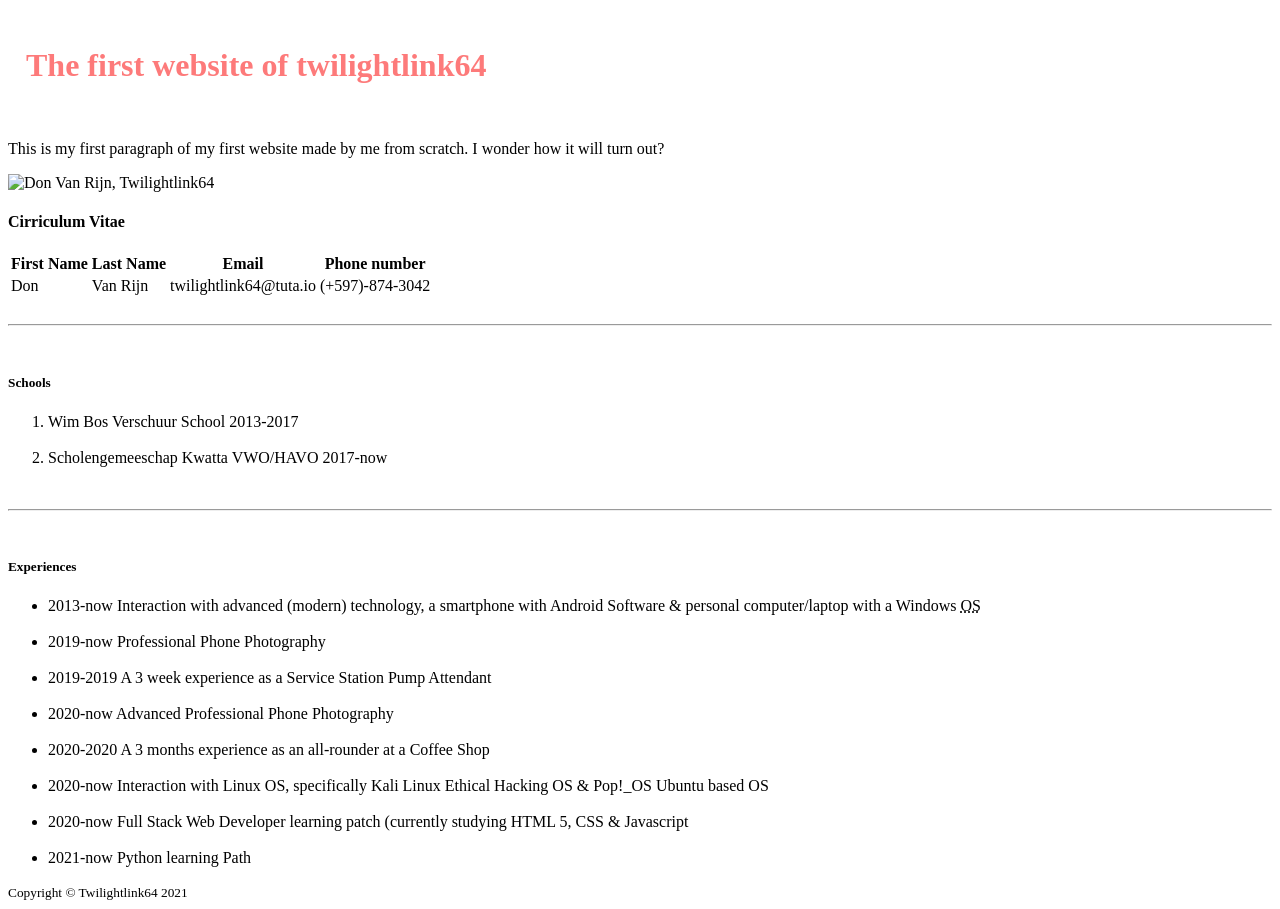
==== index.html @ ca03db2e "the website index.html" ====
<!DOCTYPE html>
<html>
    <head>
        <style type="text/css">
        #main-header{
            text-aline:center;
            color:rgb(253, 122, 122);
            padding:18px;
        }
        </style>
        <title>Twilightlink64</title>
        <meta name="description" content="This is the first website made by twilightlink64 from scratch">
        <meta name="keywords" content="twilightlink64, Don Van Rijn">
    </head>
    <header id="main-header">
        <h1>The first website of twilightlink64</h1>
    </header>
  <nav>
    <section>
        <body>
         <p>This is my first paragraph of my first website made by me from scratch. I wonder how it will turn out?</p>
         <img src="images/twilightlink64.JPG" width="200" alt="Don Van Rijn, Twilightlink64">
         <h4>Cirriculum Vitae</h4>
        <aside>
         <table>
             <thead>
                 <tr>
                     <th>First Name</th>
                     <th>Last Name</th>
                     <th>Email</th>
                     <th>Phone number</th>
                 </tr>
             </thead>
             <tbody>
                 <tr>
                     <td>Don</td>
                     <td>Van Rijn</td>
                     <td>twilightlink64@tuta.io</td>
                     <td>(+597)-874-3042</td>
                 </tr>
             </tbody>
         </table>
        </aside>
        <br>
        <hr>
        <br>
         <h5>Schools</h5>
         <ol>
             <li>Wim Bos Verschuur School 2013-2017</li>
             <br>
             <li>Scholengemeeschap Kwatta VWO/HAVO 2017-now</li>
         </ol>
         <br>
         <hr>
         <br>
         <h5>Experiences</h5>
         <ul>
             <li>2013-now Interaction with advanced (modern) technology, a smartphone with Android Software & personal computer/laptop with a Windows <abbr title="Operating System">OS</abbr></li>
             <br>
             <li>2019-now Professional Phone Photography</li>
             <br>
             <li>2019-2019 A 3 week experience as a Service Station Pump Attendant</li>
             <br>
             <li>2020-now Advanced Professional Phone Photography</li>
             <br>
             <li>2020-2020 A 3 months experience as an all-rounder at a Coffee Shop</li>
             <br>
             <li>2020-now Interaction with Linux OS, specifically Kali Linux Ethical Hacking OS & Pop!_OS Ubuntu based OS</li>
             <br>
             <li>2020-now Full Stack Web Developer learning patch (currently studying HTML 5, CSS & Javascript</li>
             <br>
            <li> 2021-now Python learning Path</li>
         </ul>
        </body>
    </section>
  </nav>
  <footer><small>Copyright &copy; Twilightlink64 2021</small></footer>
</html>
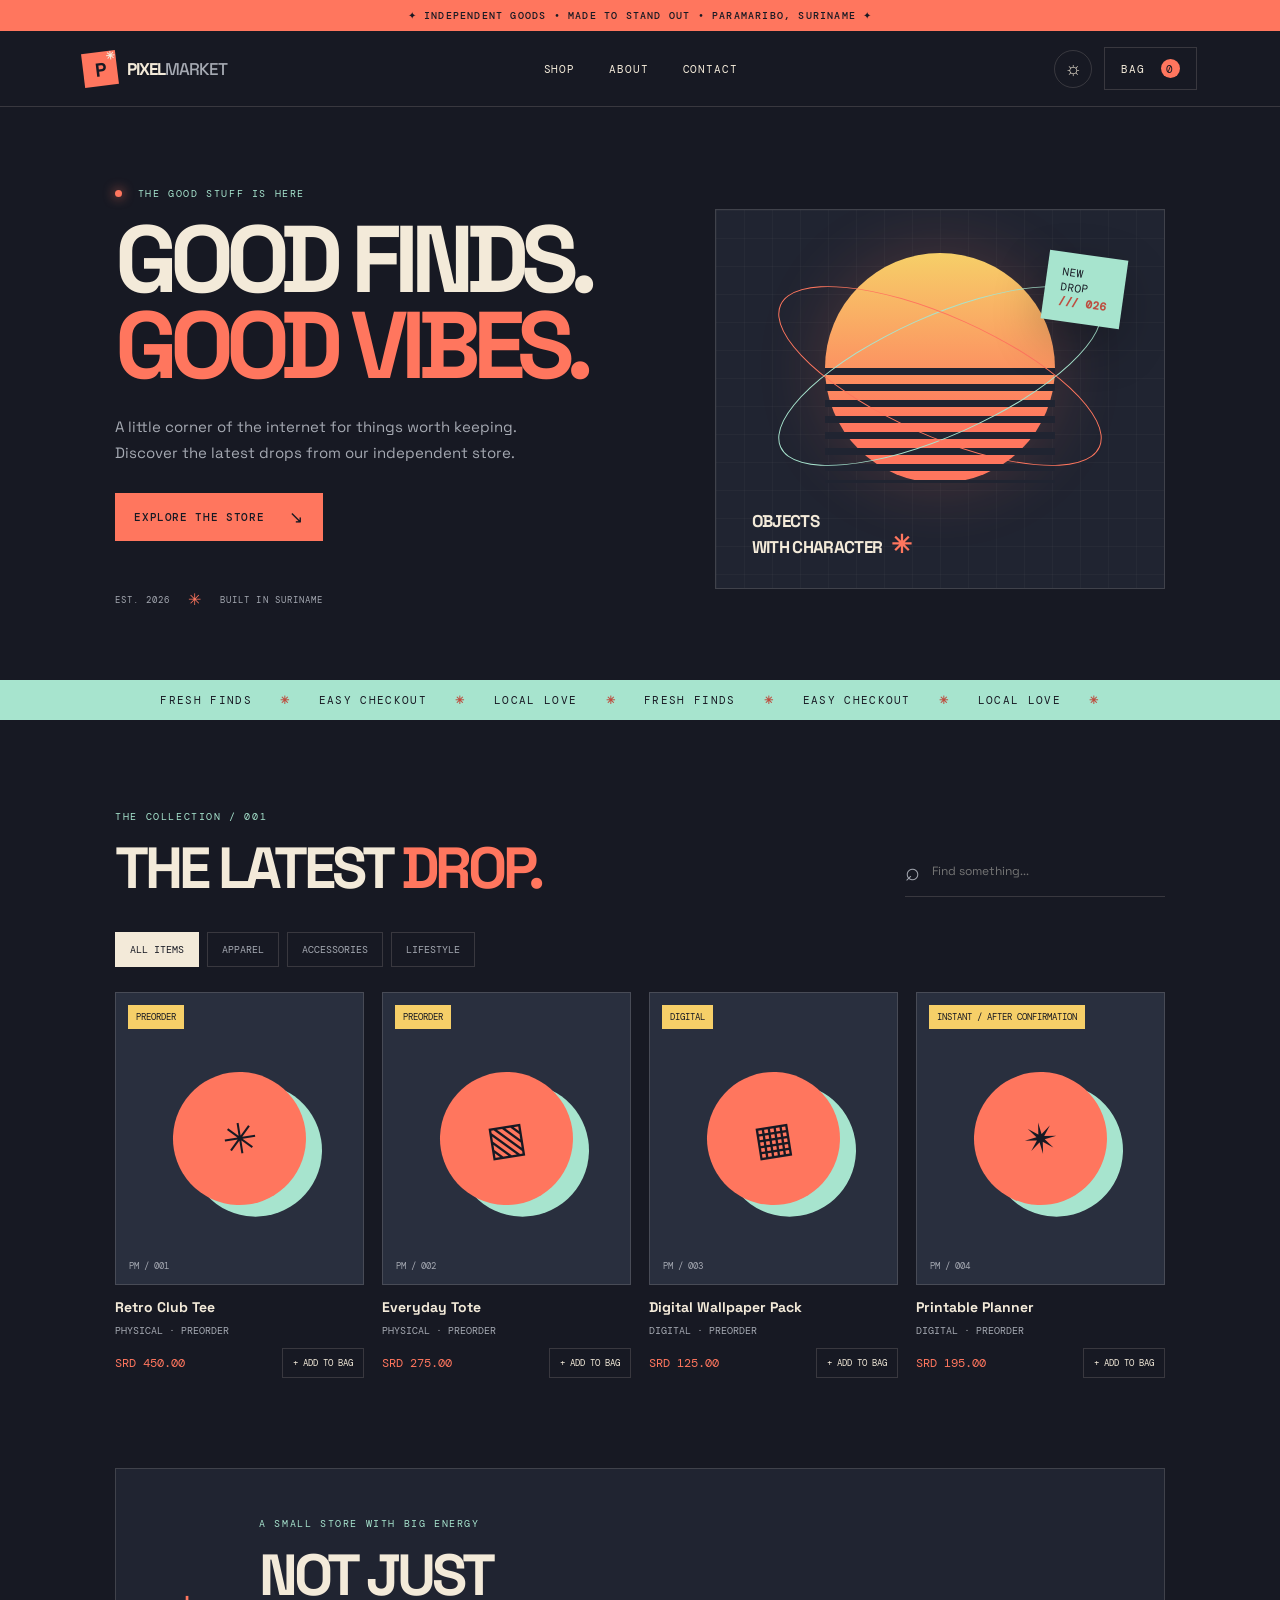
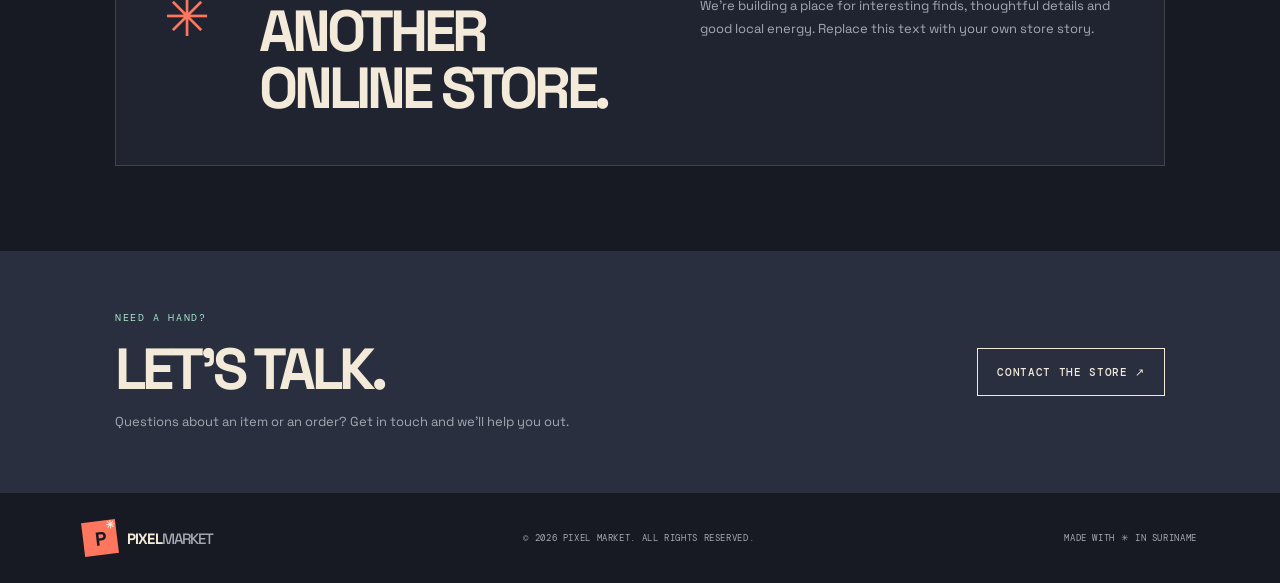
==== commit 490797ba: "beta version" ====
--- a/index.html
+++ b/index.html
@@ -1,78 +1,107 @@
-<!DOCTYPE html>
-<html>
-    <head>
-        <style type="text/css">
-        #main-header{
-            text-aline:center;
-            color:rgb(253, 122, 122);
-            padding:18px;
-        }
-        </style>
-        <title>Twilightlink64</title>
-        <meta name="description" content="This is the first website made by twilightlink64 from scratch">
-        <meta name="keywords" content="twilightlink64, Don Van Rijn">
-    </head>
-    <header id="main-header">
-        <h1>The first website of twilightlink64</h1>
-    </header>
-  <nav>
-    <section>
-        <body>
-         <p>This is my first paragraph of my first website made by me from scratch. I wonder how it will turn out?</p>
-         <img src="images/twilightlink64.JPG" width="200" alt="Don Van Rijn, Twilightlink64">
-         <h4>Cirriculum Vitae</h4>
-        <aside>
-         <table>
-             <thead>
-                 <tr>
-                     <th>First Name</th>
-                     <th>Last Name</th>
-                     <th>Email</th>
-                     <th>Phone number</th>
-                 </tr>
-             </thead>
-             <tbody>
-                 <tr>
-                     <td>Don</td>
-                     <td>Van Rijn</td>
-                     <td>twilightlink64@tuta.io</td>
-                     <td>(+597)-874-3042</td>
-                 </tr>
-             </tbody>
-         </table>
-        </aside>
-        <br>
-        <hr>
-        <br>
-         <h5>Schools</h5>
-         <ol>
-             <li>Wim Bos Verschuur School 2013-2017</li>
-             <br>
-             <li>Scholengemeeschap Kwatta VWO/HAVO 2017-now</li>
-         </ol>
-         <br>
-         <hr>
-         <br>
-         <h5>Experiences</h5>
-         <ul>
-             <li>2013-now Interaction with advanced (modern) technology, a smartphone with Android Software & personal computer/laptop with a Windows <abbr title="Operating System">OS</abbr></li>
-             <br>
-             <li>2019-now Professional Phone Photography</li>
-             <br>
-             <li>2019-2019 A 3 week experience as a Service Station Pump Attendant</li>
-             <br>
-             <li>2020-now Advanced Professional Phone Photography</li>
-             <br>
-             <li>2020-2020 A 3 months experience as an all-rounder at a Coffee Shop</li>
-             <br>
-             <li>2020-now Interaction with Linux OS, specifically Kali Linux Ethical Hacking OS & Pop!_OS Ubuntu based OS</li>
-             <br>
-             <li>2020-now Full Stack Web Developer learning patch (currently studying HTML 5, CSS & Javascript</li>
-             <br>
-            <li> 2021-now Python learning Path</li>
-         </ul>
-        </body>
+<!doctype html>
+<html lang="en">
+<head>
+  <meta charset="utf-8">
+  <meta name="viewport" content="width=device-width, initial-scale=1">
+  <meta name="theme-color" content="#171923">
+  <meta name="description" content="A retro-inspired independent online store.">
+  <title>PIXEL MARKET — Independent Store</title>
+  <link rel="stylesheet" href="styles.css">
+</head>
+<body>
+  <div class="announcement">✦ INDEPENDENT GOODS • MADE TO STAND OUT • PARAMARIBO, SURINAME ✦</div>
+  <header class="site-header">
+    <a class="brand" href="#" aria-label="Pixel Market home"><span class="brand-mark">P<span>✳</span></span><span>PIXEL<span class="brand-muted">MARKET</span></span></a>
+    <nav class="desktop-nav" aria-label="Main navigation">
+      <a href="#shop">SHOP</a><a href="#about">ABOUT</a><a href="#contact">CONTACT</a>
+    </nav>
+    <div class="header-actions">
+      <button class="icon-button" id="themeToggle" aria-label="Toggle light and dark theme" title="Toggle theme">☼</button>
+      <button class="cart-button" id="openCart">BAG <span id="cartCount">0</span></button>
+    </div>
+  </header>
+
+  <main>
+    <section class="hero">
+      <div class="hero-copy">
+        <p class="eyebrow"><span class="live-dot"></span> THE GOOD STUFF IS HERE</p>
+        <h1>GOOD FINDS.<br><span>GOOD VIBES.</span></h1>
+        <p class="hero-description">A little corner of the internet for things worth keeping. Discover the latest drops from our independent store.</p>
+        <a class="primary-button" href="#shop">EXPLORE THE STORE <span>↘</span></a>
+        <div class="hero-meta"><span>EST. 2026</span><span>✳</span><span>BUILT IN SURINAME</span></div>
+      </div>
+      <div class="hero-art" aria-label="Decorative retro graphic">
+        <div class="sun"></div><div class="orbit orbit-one"></div><div class="orbit orbit-two"></div>
+        <div class="hero-sticker">NEW<br>DROP<br><b>/// 026</b></div>
+        <div class="hero-art-caption">OBJECTS<br>WITH CHARACTER<span>✳</span></div>
+      </div>
     </section>
-  </nav>
-  <footer><small>Copyright &copy; Twilightlink64 2021</small></footer>
-</html>
+
+    <section class="ticker" aria-label="Store highlights"><div>FRESH FINDS <b>✳</b> EASY CHECKOUT <b>✳</b> LOCAL LOVE <b>✳</b> FRESH FINDS <b>✳</b> EASY CHECKOUT <b>✳</b> LOCAL LOVE <b>✳</b></div></section>
+
+    <section class="shop-section" id="shop">
+      <div class="section-heading">
+        <div><p class="eyebrow">THE COLLECTION / 001</p><h2>THE LATEST <span>DROP.</span></h2></div>
+        <label class="search-box"><span>⌕</span><input id="searchInput" type="search" placeholder="Find something..." aria-label="Search products"></label>
+      </div>
+      <div class="category-row" id="categories">
+        <button class="category active" data-category="All">ALL ITEMS</button>
+        <button class="category" data-category="Apparel">APPAREL</button>
+        <button class="category" data-category="Accessories">ACCESSORIES</button>
+        <button class="category" data-category="Lifestyle">LIFESTYLE</button>
+      </div>
+      <div class="product-grid" id="productGrid" aria-live="polite"></div>
+    </section>
+
+    <section class="about-strip" id="about">
+      <div class="about-symbol">✳</div><div><p class="eyebrow">A SMALL STORE WITH BIG ENERGY</p><h2>NOT JUST ANOTHER<br>ONLINE STORE.</h2></div>
+      <p>We're building a place for interesting finds, thoughtful details and good local energy. Replace this text with your own store story.</p>
+    </section>
+
+    <section class="contact-strip" id="contact">
+      <div><p class="eyebrow">NEED A HAND?</p><h2>LET'S TALK.</h2><p>Questions about an item or an order? Get in touch and we'll help you out.</p></div>
+      <a class="outline-button" id="contactLink" href="#">CONTACT THE STORE ↗</a>
+    </section>
+  </main>
+
+  <footer><a class="brand footer-brand" href="#"><span class="brand-mark">P<span>✳</span></span><span>PIXEL<span class="brand-muted">MARKET</span></span></a><span>© <span id="year"></span> PIXEL MARKET. ALL RIGHTS RESERVED.</span><span>MADE WITH ✳ IN SURINAME</span></footer>
+
+  <div class="drawer-backdrop" id="drawerBackdrop"></div>
+  <aside class="cart-drawer" id="cartDrawer" aria-label="Shopping cart" aria-hidden="true">
+    <div class="drawer-head"><div><p class="eyebrow">YOUR SELECTION</p><h2>YOUR BAG <span id="drawerCount">(0)</span></h2></div><button class="close-button" id="closeCart" aria-label="Close cart">×</button></div>
+    <div class="cart-items" id="cartItems"><p class="empty-cart">Your bag is waiting for something good.</p></div>
+    <div class="cart-footer">
+      <div class="subtotal"><span>SUBTOTAL</span><strong id="cartSubtotal">SRD 0.00</strong></div>
+      <p class="fine-print">Delivery fees, if applicable, will be confirmed with you before payment.</p>
+      <button class="primary-button checkout-button" id="checkoutButton">CONTINUE TO CHECKOUT <span>↗</span></button>
+    </div>
+  </aside>
+
+  <dialog id="checkoutDialog" class="checkout-dialog">
+    <form method="dialog" class="dialog-top"><div><p class="eyebrow">ALMOST THERE</p><h2>CHECKOUT.</h2></div><button class="close-button" aria-label="Close checkout">×</button></form>
+    <form id="checkoutForm" class="checkout-form">
+      <label>FULL NAME<input name="name" required autocomplete="name" placeholder="Your name"></label>
+      <label>PHONE / WHATSAPP<input name="phone" required autocomplete="tel" placeholder="+597 ..."></label>
+      <label>EMAIL <span class="optional">(OPTIONAL)</span><input name="email" type="email" autocomplete="email" placeholder="you@example.com"></label>
+      <label>DELIVERY / DIGITAL DELIVERY DETAILS<textarea name="notes" rows="2" placeholder="Delivery address, pickup details or email for digital delivery"></textarea></label>
+      <section class="bank-instructions">
+        <p class="eyebrow">PAYMENT / BANK TRANSFER ONLY</p>
+        <p id="bankInstructionsText">Bank transfer details will appear here.</p>
+        <p class="fine-print">Transfer the exact order total. Your preorder is not confirmed until the transfer has been checked by the store.</p>
+      </section>
+      <label class="upload-label">UPLOAD PROOF OF TRANSFER <span class="optional">REQUIRED · JPG, PNG OR PDF</span>
+        <input id="paymentProof" name="paymentProof" type="file" accept="image/jpeg,image/png,application/pdf" required>
+        <span class="upload-help">Choose a clear screenshot, photo or PDF receipt. Maximum file size: 8 MB.</span>
+      </label>
+      <p class="file-status" id="fileStatus" aria-live="polite">No proof selected yet.</p>
+      <div class="checkout-total"><span>PREORDER TOTAL</span><strong id="checkoutTotal">SRD 0.00</strong></div>
+      <button class="primary-button checkout-button" type="submit">CONTINUE TO WHATSAPP <span>↗</span></button>
+      <p class="fine-print">After WhatsApp opens, attach the proof file to the chat and send the message. Selecting a file here does not upload it to the store or attach it automatically to WhatsApp.</p>
+      <p class="form-error" id="formError" role="alert"></p>
+    </form>
+  </dialog>
+
+  <script src="config.js"></script>
+  <script src="app.js"></script>
+</body>
+</html>
--- a/styles.css
+++ b/styles.css
@@ -0,0 +1,169 @@
+@import url('https://fonts.googleapis.com/css2?family=DM+Mono:wght@400;500&family=Space+Grotesk:wght@400;500;600;700&display=swap');
+
+:root {
+  color-scheme: dark;
+  --bg: #171923; --panel: #202431; --panel-2: #292f3e; --text: #f3ead9;
+  --muted: #a5a9b2; --line: rgba(243,234,217,.15); --accent: #ff765e;
+  --mint: #a7e4ce; --yellow: #f6cf68; --shadow: 0 18px 50px rgba(0,0,0,.24);
+}
+:root[data-theme="light"] {
+  color-scheme: light;
+  --bg: #f1e7d5; --panel: #fff8eb; --panel-2: #e8dbc4; --text: #292d39;
+  --muted: #686b70; --line: rgba(41,45,57,.17); --accent: #bd4e40;
+  --mint: #397b69; --yellow: #d59b2d; --shadow: 0 18px 50px rgba(65,49,27,.12);
+}
+* { box-sizing: border-box; }
+html { scroll-behavior: smooth; }
+body { margin: 0; background: var(--bg); color: var(--text); font-family: 'Space Grotesk', sans-serif; transition: background .2s,color .2s; }
+button,input,textarea { font: inherit; }
+button,a { -webkit-tap-highlight-color: transparent; }
+a { color: inherit; text-decoration: none; }
+.announcement { padding: 9px 16px; text-align: center; background: var(--accent); color: #171923; font: 500 10px 'DM Mono',monospace; letter-spacing: .12em; }
+.site-header { height: 76px; padding: 0 6.5%; display: flex; align-items: center; justify-content: space-between; border-bottom: 1px solid var(--line); }
+.brand { display: flex; align-items: center; gap: 10px; font-weight: 700; letter-spacing: -.06em; font-size: 17px; }
+.brand-mark { display: grid; place-items: center; width: 34px; height: 34px; background: var(--accent); color: #171923; font-size: 19px; transform: rotate(-7deg); }
+.brand-mark span { font-size: 11px; position: absolute; margin: -24px 0 0 23px; color: var(--text); }
+.brand-muted { color: var(--muted); font-weight: 500; }
+.desktop-nav { display: flex; gap: 34px; font: 11px 'DM Mono',monospace; letter-spacing: .08em; }
+.desktop-nav a:hover,.footer-brand:hover { color: var(--accent); }
+.header-actions { display: flex; align-items: center; gap: 12px; }
+.icon-button,.cart-button,.close-button { border: 1px solid var(--line); color: var(--text); background: transparent; cursor: pointer; }
+.icon-button { width: 38px; height: 38px; border-radius: 50%; font-size: 19px; }
+.cart-button { padding: 11px 16px; font: 11px 'DM Mono',monospace; letter-spacing: .08em; }
+.cart-button span { display: inline-grid; place-items: center; margin-left: 8px; width: 19px; height: 19px; border-radius: 50%; background: var(--accent); color: #171923; }
+.hero { min-height: 570px; padding: 80px 9% 70px; display: grid; grid-template-columns: 1.1fr .9fr; align-items: center; gap: 50px; overflow: hidden; }
+.eyebrow { margin: 0 0 17px; font: 10px 'DM Mono',monospace; letter-spacing: .16em; color: var(--mint); }
+.live-dot { display: inline-block; width: 7px; height: 7px; background: var(--accent); border-radius: 50%; margin-right: 8px; box-shadow: 0 0 12px var(--accent); }
+h1,h2,p { margin-top: 0; }
+.hero h1 { margin: 0; font-size: clamp(52px,7.4vw,104px); line-height: .91; letter-spacing: -.085em; }
+.hero h1 span,.section-heading h2 span { color: var(--accent); }
+.hero-description { max-width: 420px; margin: 25px 0 28px; color: var(--muted); font-size: 15px; line-height: 1.7; }
+.primary-button,.outline-button { min-height: 48px; display: inline-flex; align-items: center; justify-content: space-between; gap: 25px; padding: 0 19px; border: 0; background: var(--accent); color: #171923; font: 500 11px 'DM Mono',monospace; letter-spacing: .06em; cursor: pointer; transition: transform .2s,filter .2s; }
+.primary-button:hover,.outline-button:hover { transform: translateY(-2px); filter: brightness(1.06); }
+.primary-button span { font-size: 17px; }
+.hero-meta { margin-top: 48px; display: flex; gap: 18px; align-items: center; color: var(--muted); font: 9px 'DM Mono',monospace; letter-spacing: .12em; }
+.hero-meta span:nth-child(2) { color: var(--accent); font-size: 16px; }
+.hero-art { height: 380px; max-width: 480px; width: 100%; justify-self: center; position: relative; overflow: hidden; background: var(--panel); border: 1px solid var(--line); }
+.hero-art:before { content: ""; position: absolute; inset: 0; opacity: .22; background-image: linear-gradient(var(--line) 1px,transparent 1px),linear-gradient(90deg,var(--line) 1px,transparent 1px); background-size: 28px 28px; }
+.sun { position: absolute; width: 230px; height: 230px; border-radius: 50%; left: 50%; top: 42%; transform: translate(-50%,-50%); background: linear-gradient(180deg,var(--yellow),var(--accent) 75%); box-shadow: 0 0 70px rgba(255,118,94,.2); }
+.sun:after { content: ""; position: absolute; left: 0; right: 0; bottom: 0; height: 50%; background: repeating-linear-gradient(to bottom,var(--panel) 0 7px,transparent 7px 16px); }
+.orbit { position: absolute; border: 1px solid var(--mint); border-radius: 50%; width: 350px; height: 120px; left: 50%; top: 44%; transform: translate(-50%,-50%) rotate(-24deg); }
+.orbit-two { transform: translate(-50%,-50%) rotate(24deg); border-color: var(--accent); }
+.hero-sticker { position: absolute; right: 9%; top: 12%; background: var(--mint); color: #171923; padding: 12px 15px; font: 11px 'DM Mono',monospace; line-height: 1.35; transform: rotate(8deg); box-shadow: var(--shadow); }
+.hero-sticker b { color: #bd4e40; }
+.hero-art-caption { position: absolute; left: 8%; bottom: 8%; font-size: 17px; line-height: 1.05; font-weight: 700; letter-spacing: -.04em; }
+.hero-art-caption span { color: var(--accent); margin-left: 9px; font-size: 25px; }
+.ticker { overflow: hidden; background: var(--mint); color: #171923; padding: 13px 0; font: 11px 'DM Mono',monospace; letter-spacing: .12em; white-space: nowrap; }
+.ticker div { text-align: center; }
+.ticker b { margin: 0 20px; color: #bd4e40; }
+.shop-section { padding: 90px 9%; }
+.section-heading { display: flex; justify-content: space-between; align-items: end; gap: 25px; }
+.section-heading h2,.about-strip h2,.contact-strip h2 { margin: 0; font-size: clamp(32px,4.6vw,58px); line-height: .98; letter-spacing: -.07em; }
+.search-box { display: flex; align-items: center; gap: 10px; width: min(260px,100%); border-bottom: 1px solid var(--line); padding: 9px 0; color: var(--muted); }
+.search-box span { font-size: 25px; }
+.search-box input { width: 100%; border: 0; outline: 0; background: transparent; color: var(--text); font-size: 12px; }
+.category-row { display: flex; flex-wrap: wrap; gap: 8px; margin: 35px 0 25px; }
+.category { padding: 10px 14px; border: 1px solid var(--line); background: transparent; color: var(--muted); font: 10px 'DM Mono',monospace; cursor: pointer; }
+.category.active,.category:hover { background: var(--text); color: var(--bg); border-color: var(--text); }
+.product-grid { display: grid; grid-template-columns: repeat(4,minmax(0,1fr)); gap: 18px; }
+.product-card { min-width: 0; }
+.product-art { position: relative; aspect-ratio: 4/4.7; display: grid; place-items: center; overflow: hidden; background: var(--panel-2); border: 1px solid var(--line); }
+.product-art .art-shape { width: 54%; aspect-ratio: 1; display: grid; place-items: center; border-radius: 50%; background: var(--accent); color: #171923; font-size: 42px; box-shadow: 14px 14px 0 var(--mint); transform: rotate(-9deg); }
+.product-art .art-code { position: absolute; left: 13px; bottom: 12px; font: 9px 'DM Mono',monospace; color: var(--muted); }
+.product-tag { position: absolute; top: 12px; left: 12px; padding: 6px 8px; background: var(--yellow); color: #171923; font: 9px 'DM Mono',monospace; }
+.product-info { padding: 13px 0 0; }
+.product-info h3 { margin: 0 0 7px; font-size: 14px; }
+.product-bottom { display: flex; justify-content: space-between; align-items: center; gap: 8px; }
+.product-price { color: var(--accent); font: 12px 'DM Mono',monospace; }
+.add-button { border: 1px solid var(--line); background: transparent; color: var(--text); padding: 8px 10px; font: 9px 'DM Mono',monospace; cursor: pointer; }
+.add-button:hover { background: var(--accent); color: #171923; border-color: var(--accent); }
+.no-results { grid-column: 1/-1; color: var(--muted); padding: 35px 0; }
+.about-strip { margin: 0 9% 85px; padding: 48px; display: grid; grid-template-columns: 70px 1fr 1fr; align-items: center; gap: 25px; background: var(--panel); border: 1px solid var(--line); }
+.about-symbol { color: var(--accent); font-size: 55px; }
+.about-strip p:last-child,.contact-strip p:not(.eyebrow) { margin: 0; color: var(--muted); font-size: 13px; line-height: 1.8; }
+.contact-strip { padding: 60px 9%; background: var(--panel-2); display: flex; justify-content: space-between; align-items: center; gap: 25px; }
+.contact-strip h2 { margin-bottom: 12px; }
+.outline-button { border: 1px solid var(--text); background: transparent; color: var(--text); }
+footer { display: flex; justify-content: space-between; align-items: center; gap: 20px; padding: 28px 6.5%; color: var(--muted); font: 9px 'DM Mono',monospace; letter-spacing: .07em; }
+.footer-brand { color: var(--text); font: 700 15px 'Space Grotesk',sans-serif; }
+.drawer-backdrop { position: fixed; inset: 0; z-index: 10; background: rgba(0,0,0,.55); opacity: 0; visibility: hidden; transition: .2s; }
+.drawer-backdrop.open { opacity: 1; visibility: visible; }
+.cart-drawer { position: fixed; z-index: 11; top: 0; right: 0; height: 100dvh; width: min(440px,100%); padding: 28px; background: var(--bg); border-left: 1px solid var(--line); transform: translateX(105%); transition: transform .25s; display: flex; flex-direction: column; }
+.cart-drawer.open { transform: translateX(0); }
+.drawer-head,.dialog-top { display: flex; justify-content: space-between; align-items: start; }
+.drawer-head h2,.dialog-top h2 { margin: 0; font-size: 30px; letter-spacing: -.06em; }
+.drawer-head h2 span { color: var(--muted); font-size: 15px; }
+.close-button { width: 36px; height: 36px; font-size: 24px; line-height: 1; }
+.cart-items { flex: 1; overflow: auto; padding: 25px 0; }
+.empty-cart { color: var(--muted); font-size: 13px; }
+.cart-line { display: grid; grid-template-columns: 58px 1fr auto; gap: 13px; align-items: center; padding: 13px 0; border-bottom: 1px solid var(--line); }
+.cart-thumb { width: 58px; height: 58px; display: grid; place-items: center; background: var(--panel-2); color: var(--accent); font-size: 24px; }
+.cart-line h4 { margin: 0 0 5px; font-size: 12px; }
+.cart-line small { color: var(--muted); font: 10px 'DM Mono',monospace; }
+.qty-controls { display: flex; align-items: center; gap: 8px; margin-top: 8px; }
+.qty-controls button { width: 23px; height: 23px; border: 1px solid var(--line); background: transparent; color: var(--text); cursor: pointer; }
+.remove-button { border: 0 !important; color: var(--accent) !important; }
+.cart-footer { border-top: 1px solid var(--line); padding-top: 20px; }
+.subtotal,.checkout-total { display: flex; justify-content: space-between; font: 11px 'DM Mono',monospace; }
+.subtotal strong,.checkout-total strong { color: var(--accent); }
+.fine-print { color: var(--muted); font-size: 10px; line-height: 1.6; }
+.checkout-button { width: 100%; margin-top: 12px; }
+.checkout-dialog { width: min(540px,calc(100% - 24px)); max-height: 90dvh; overflow: auto; border: 1px solid var(--line); padding: 28px; background: var(--bg); color: var(--text); box-shadow: var(--shadow); }
+.checkout-dialog::backdrop { background: rgba(0,0,0,.65); }
+.checkout-form { display: grid; gap: 15px; margin-top: 25px; }
+.checkout-form > label { display: grid; gap: 7px; font: 10px 'DM Mono',monospace; letter-spacing: .06em; }
+.checkout-form input:not([type=radio]),.checkout-form textarea { width: 100%; border: 1px solid var(--line); background: var(--panel); color: var(--text); padding: 12px; outline-color: var(--accent); font: 12px 'Space Grotesk',sans-serif; }
+.optional { color: var(--muted); }
+.checkout-form fieldset { border: 1px solid var(--line); padding: 14px; display: grid; gap: 12px; }
+.checkout-form legend { padding: 0 7px; font: 10px 'DM Mono',monospace; color: var(--mint); }
+.payment-choice { display: flex; gap: 10px; align-items: start; cursor: pointer; }
+.payment-choice input { accent-color: var(--accent); margin-top: 3px; }
+.payment-choice span { display: grid; gap: 4px; }
+.payment-choice b { font: 10px 'DM Mono',monospace; }
+.payment-choice small { color: var(--muted); font-size: 10px; }
+.checkout-total { padding: 12px 0; border-top: 1px solid var(--line); }
+.form-error { color: var(--accent); font-size: 11px; }
+@media (max-width: 850px) {
+  .hero { padding: 65px 7%; gap: 25px; min-height: 500px; }
+  .hero-art { height: 320px; }
+  .product-grid { grid-template-columns: repeat(2,minmax(0,1fr)); gap: 28px 15px; }
+  .about-strip { margin-left: 7%; margin-right: 7%; padding: 30px; grid-template-columns: 45px 1fr; }
+  .about-strip p:last-child { grid-column: 2; }
+  .shop-section { padding: 70px 7%; }
+}
+@media (max-width: 600px) {
+  .announcement { font-size: 8px; }
+  .site-header { height: 66px; padding: 0 5%; }
+  .brand { font-size: 14px; gap: 7px; }
+  .brand-mark { width: 30px; height: 30px; }
+  .desktop-nav { display: none; }
+  .hero { display: flex; flex-direction: column; align-items: stretch; padding: 55px 6% 45px; gap: 38px; }
+  .hero h1 { font-size: clamp(54px,14vw,82px); }
+  .hero-art { height: 290px; max-width: none; }
+  .hero-meta { margin-top: 30px; }
+  .section-heading { align-items: stretch; flex-direction: column; }
+  .search-box { width: 100%; }
+  .shop-section { padding: 65px 6%; }
+  .product-grid { gap: 24px 12px; }
+  .product-info h3 { font-size: 12px; }
+  .product-bottom { align-items: start; flex-direction: column; }
+  .add-button { width: 100%; }
+  .about-strip { margin: 0 6% 60px; padding: 25px; grid-template-columns: 1fr; gap: 12px; }
+  .about-symbol { font-size: 38px; }
+  .about-strip p:last-child { grid-column: auto; }
+  .contact-strip { padding: 45px 6%; align-items: start; flex-direction: column; }
+  footer { padding: 25px 6%; flex-wrap: wrap; }
+  footer > span { width: 100%; }
+  .cart-drawer { padding: 22px; }
+  .checkout-dialog { padding: 22px; }
+}
+
+
+.bank-instructions { padding: 15px; border: 1px dashed var(--mint); background: var(--panel); }
+.bank-instructions .eyebrow { margin-bottom: 8px; }
+.bank-instructions p:not(.eyebrow) { margin-bottom: 0; font-size: 12px; line-height: 1.6; white-space: pre-wrap; }
+.upload-label { display: grid; gap: 8px; font: 10px 'DM Mono',monospace; letter-spacing: .06em; }
+.upload-label input { width: 100%; padding: 12px; border: 1px dashed var(--line); background: var(--panel); color: var(--text); font: 11px 'Space Grotesk',sans-serif; }
+.upload-help,.file-status,.fulfillment-label { color: var(--muted); font-size: 10px; line-height: 1.5; }
+.file-status { margin: -8px 0 0; }
+.fulfillment-label { display: block; margin-bottom: 10px; font-family: 'DM Mono',monospace; text-transform: uppercase; }
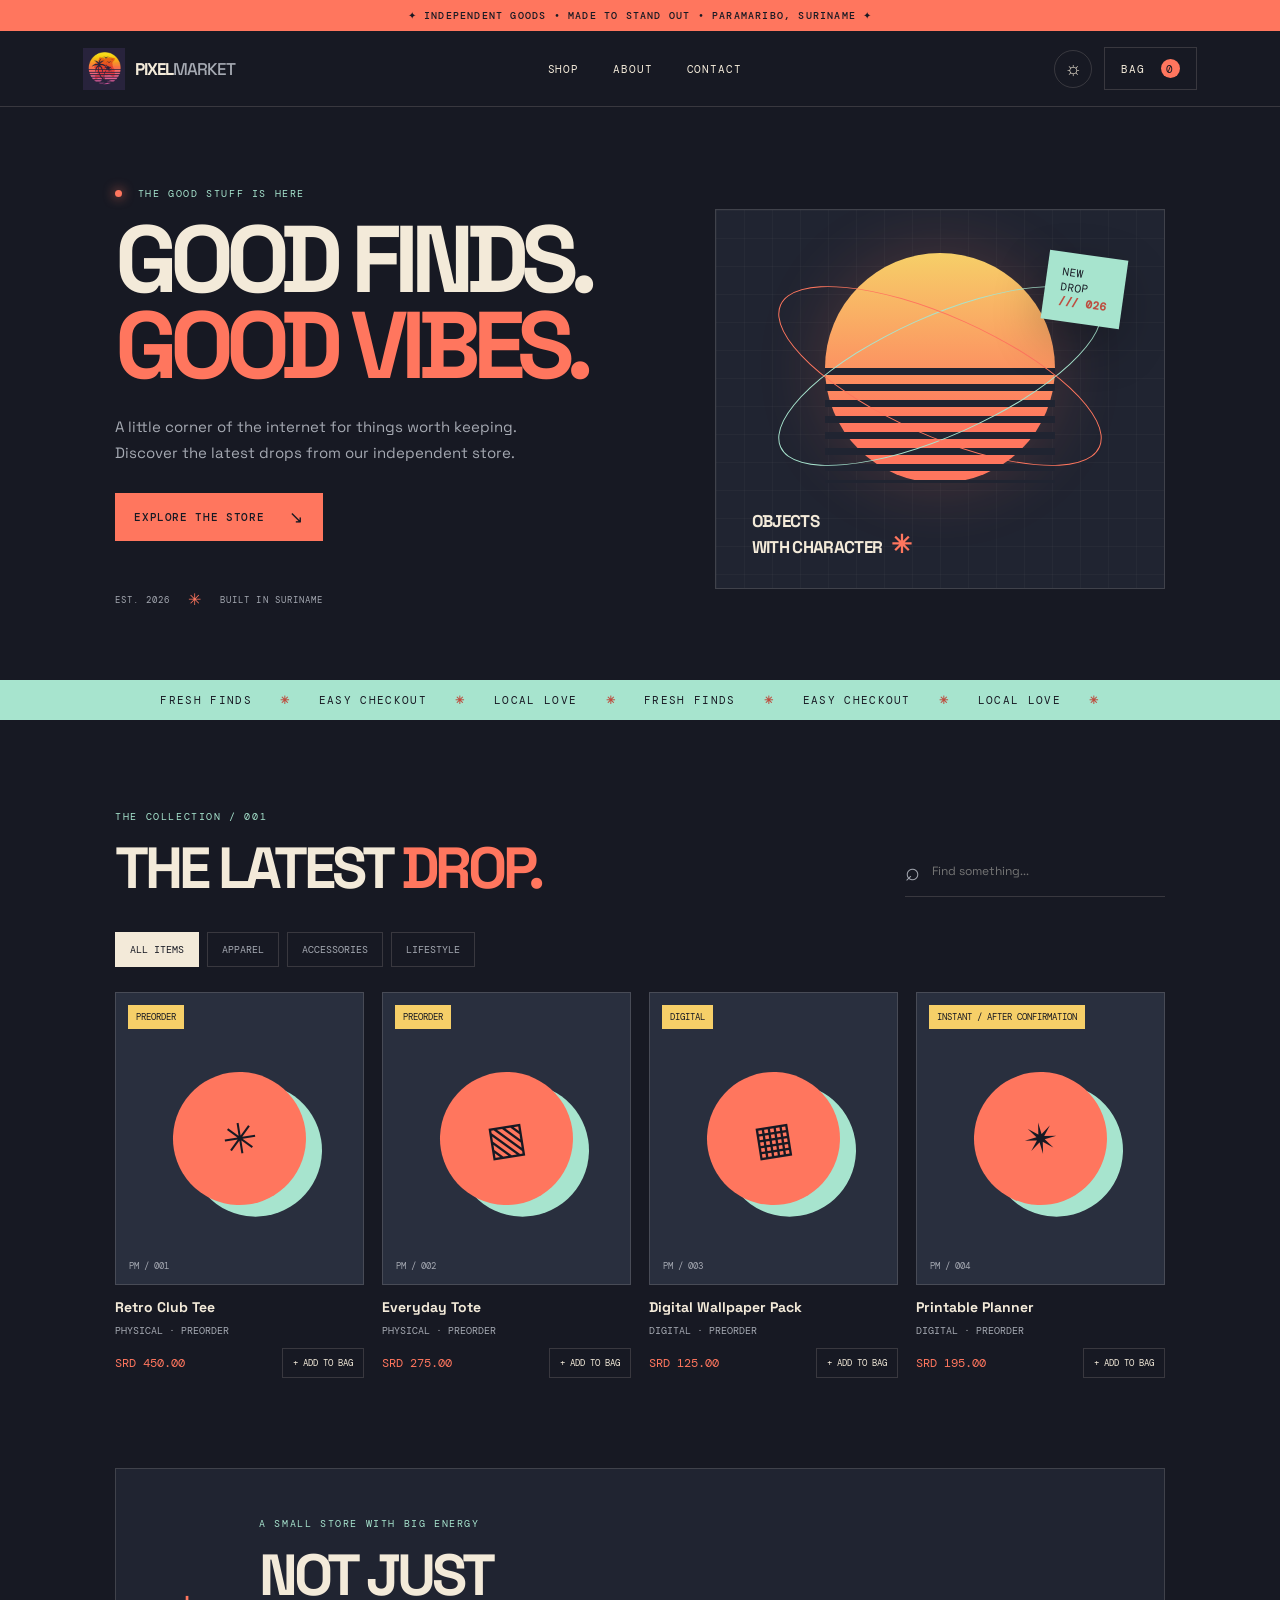
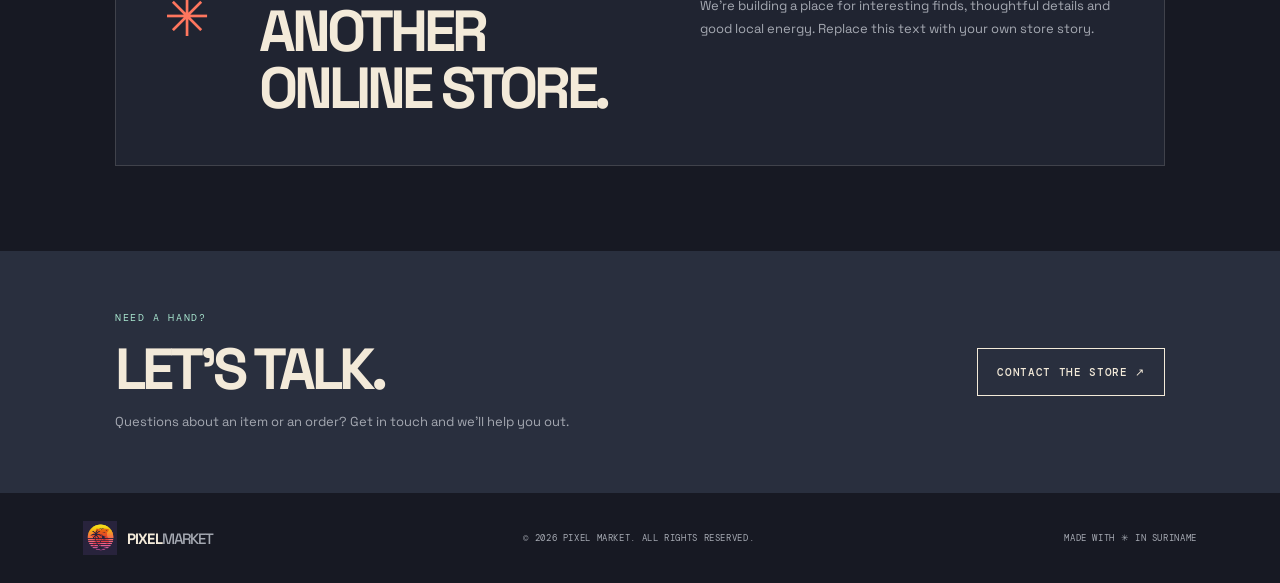
==== commit a8ed5c5a: "Add files via upload" ====
--- a/index.html
+++ b/index.html
@@ -6,14 +6,15 @@
   <meta name="theme-color" content="#171923">
   <meta name="description" content="A retro-inspired independent online store.">
   <title>PIXEL MARKET — Independent Store</title>
+  <link rel="icon" type="image/png" href="store-logo.png">
   <link rel="stylesheet" href="styles.css">
 </head>
 <body>
   <div class="announcement">✦ INDEPENDENT GOODS • MADE TO STAND OUT • PARAMARIBO, SURINAME ✦</div>
   <header class="site-header">
-    <a class="brand" href="#" aria-label="Pixel Market home"><span class="brand-mark">P<span>✳</span></span><span>PIXEL<span class="brand-muted">MARKET</span></span></a>
+    <a class="brand" href="index.html" aria-label="Pixel Market home"><img class="brand-logo" src="store-logo.png" alt=""><span>PIXEL<span class="brand-muted">MARKET</span></span></a>
     <nav class="desktop-nav" aria-label="Main navigation">
-      <a href="#shop">SHOP</a><a href="#about">ABOUT</a><a href="#contact">CONTACT</a>
+      <a href="index.html#shop">SHOP</a><a href="about.html">ABOUT</a><a href="index.html#contact">CONTACT</a>
     </nav>
     <div class="header-actions">
       <button class="icon-button" id="themeToggle" aria-label="Toggle light and dark theme" title="Toggle theme">☼</button>
@@ -64,7 +65,7 @@
     </section>
   </main>
 
-  <footer><a class="brand footer-brand" href="#"><span class="brand-mark">P<span>✳</span></span><span>PIXEL<span class="brand-muted">MARKET</span></span></a><span>© <span id="year"></span> PIXEL MARKET. ALL RIGHTS RESERVED.</span><span>MADE WITH ✳ IN SURINAME</span></footer>
+  <footer><a class="brand footer-brand" href="index.html"><img class="brand-logo" src="store-logo.png" alt=""><span>PIXEL<span class="brand-muted">MARKET</span></span></a><span>© <span id="year"></span> PIXEL MARKET. ALL RIGHTS RESERVED.</span><span>MADE WITH ✳ IN SURINAME</span></footer>
 
   <div class="drawer-backdrop" id="drawerBackdrop"></div>
   <aside class="cart-drawer" id="cartDrawer" aria-label="Shopping cart" aria-hidden="true">
--- a/styles.css
+++ b/styles.css
@@ -167,3 +167,35 @@
 .upload-help,.file-status,.fulfillment-label { color: var(--muted); font-size: 10px; line-height: 1.5; }
 .file-status { margin: -8px 0 0; }
 .fulfillment-label { display: block; margin-bottom: 10px; font-family: 'DM Mono',monospace; text-transform: uppercase; }
+
+/* Store identity: the supplied logo is used unchanged. */
+.brand-logo { display: block; width: 42px; height: 42px; object-fit: contain; flex: 0 0 auto; }
+.footer-brand .brand-logo { width: 34px; height: 34px; }
+.about-page { min-height: 70vh; }
+.about-hero { padding: 85px 9% 75px; display: grid; grid-template-columns: 1fr .85fr; align-items: center; gap: 7%; }
+.about-hero h1 { margin: 0; font-size: clamp(48px,6.7vw,88px); line-height: .94; letter-spacing: -.085em; }
+.about-hero h1 span { color: var(--accent); }
+.about-photo-placeholder { min-height: 390px; position: relative; display: grid; place-items: center; background: var(--panel); border: 1px dashed var(--mint); overflow: hidden; }
+.about-photo-placeholder:before { content: ""; position: absolute; inset: 0; opacity: .28; background-image: linear-gradient(var(--line) 1px,transparent 1px),linear-gradient(90deg,var(--line) 1px,transparent 1px); background-size: 24px 24px; }
+.photo-placeholder-inner { position: relative; display: grid; justify-items: center; gap: 12px; text-align: center; padding: 25px; color: var(--muted); }
+.photo-icon { width: 58px; height: 58px; display: grid; place-items: center; border: 1px solid var(--accent); border-radius: 50%; color: var(--accent); font-size: 30px; }
+.photo-placeholder-inner strong { color: var(--text); font: 12px 'DM Mono',monospace; letter-spacing: .12em; }
+.photo-placeholder-inner small { font-size: 11px; }
+.photo-caption { position: absolute; bottom: 14px; left: 16px; color: var(--mint); font: 9px 'DM Mono',monospace; letter-spacing: .12em; }
+.about-story { max-width: 760px; padding: 25px 9% 90px; }
+.about-story h2,.about-note h2 { margin: 0 0 25px; font-size: clamp(35px,5vw,58px); line-height: .98; letter-spacing: -.07em; }
+.about-story h2 span { color: var(--accent); }
+.about-story > p:not(.eyebrow) { max-width: 650px; color: var(--muted); font-size: 14px; line-height: 1.9; }
+.about-story .primary-button { margin-top: 14px; }
+.about-note { margin: 0 9% 85px; padding: 42px; display: grid; grid-template-columns: 65px 1fr 1fr; gap: 24px; align-items: center; background: var(--panel); border: 1px solid var(--line); }
+.about-note > span { color: var(--accent); font-size: 52px; }
+.about-note h2 { margin: 0; }
+.about-note > p { margin: 0; color: var(--muted); font-size: 13px; line-height: 1.8; }
+@media (max-width: 700px) {
+  .brand-logo { width: 34px; height: 34px; }
+  .about-hero { padding: 58px 6% 55px; grid-template-columns: 1fr; gap: 35px; }
+  .about-photo-placeholder { min-height: 320px; }
+  .about-story { padding: 15px 6% 65px; }
+  .about-note { margin: 0 6% 60px; padding: 26px; grid-template-columns: 1fr; gap: 12px; }
+  .about-note > span { font-size: 38px; }
+}
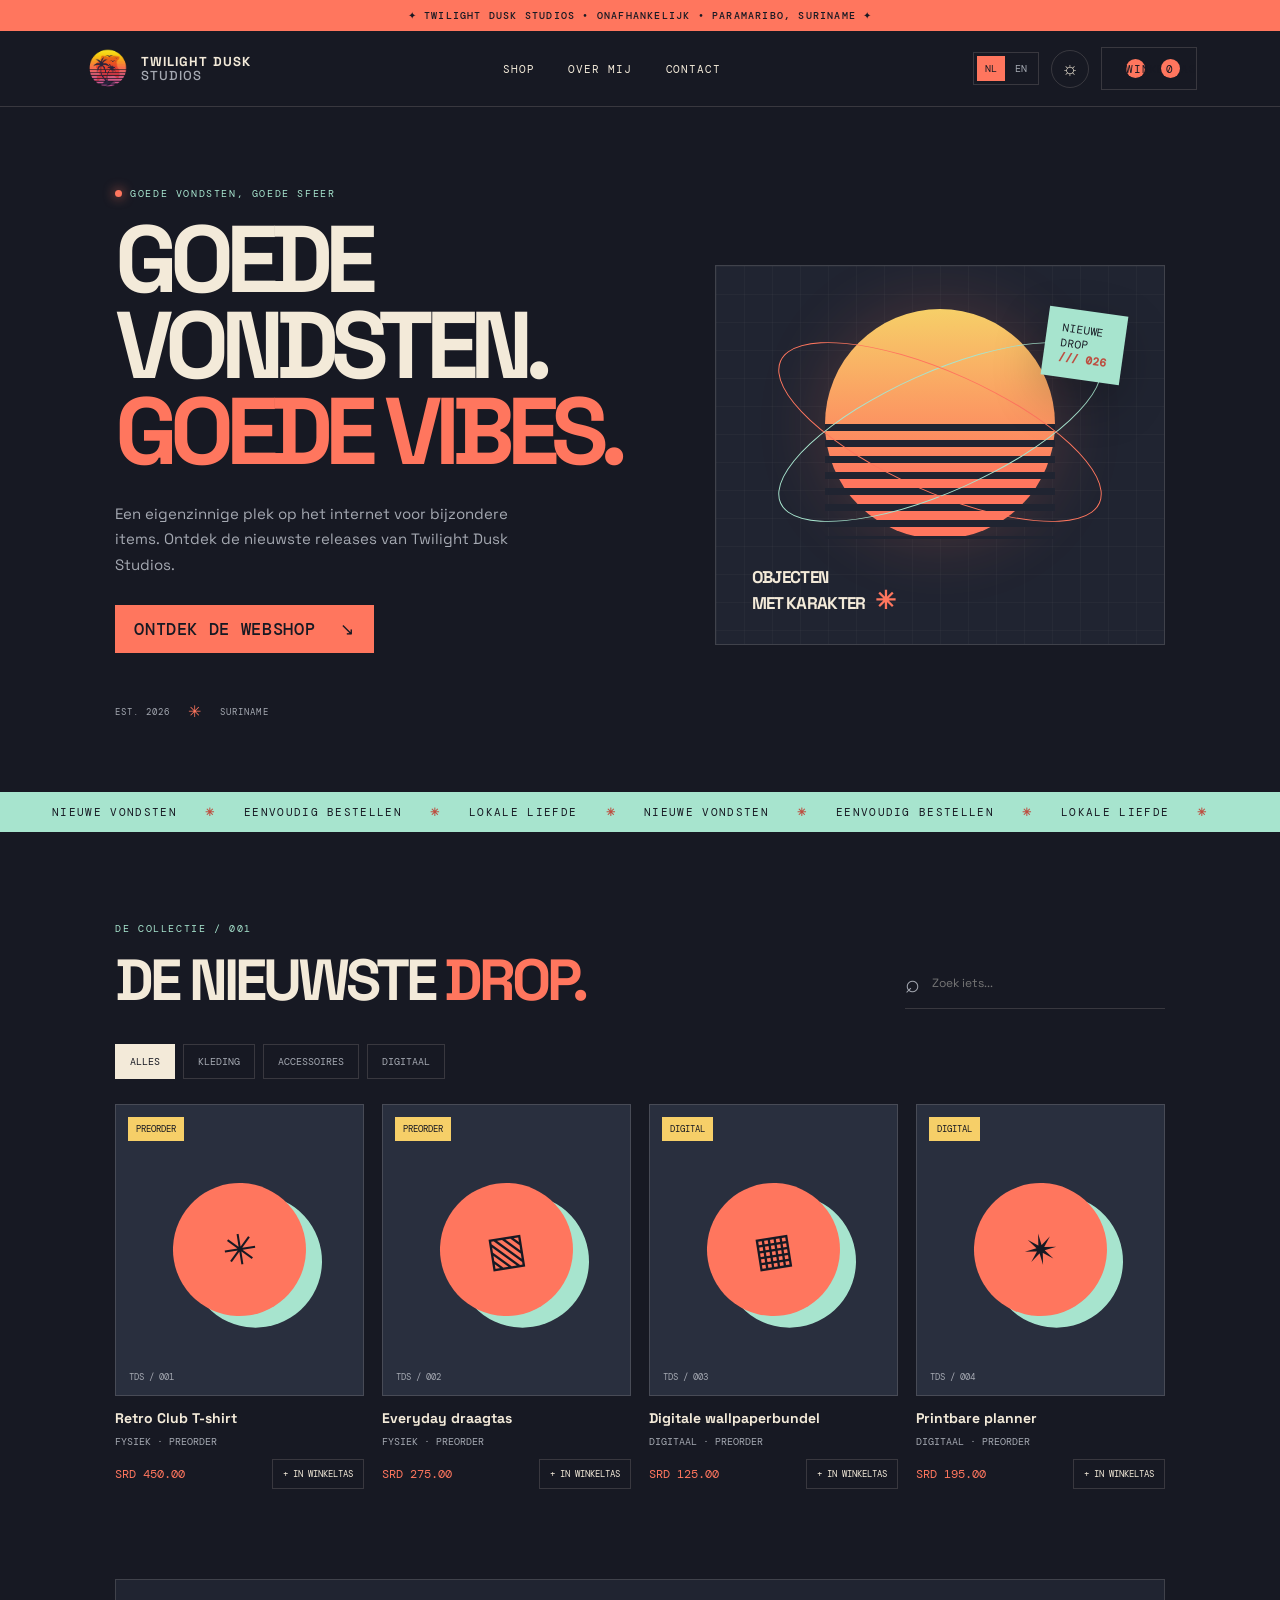
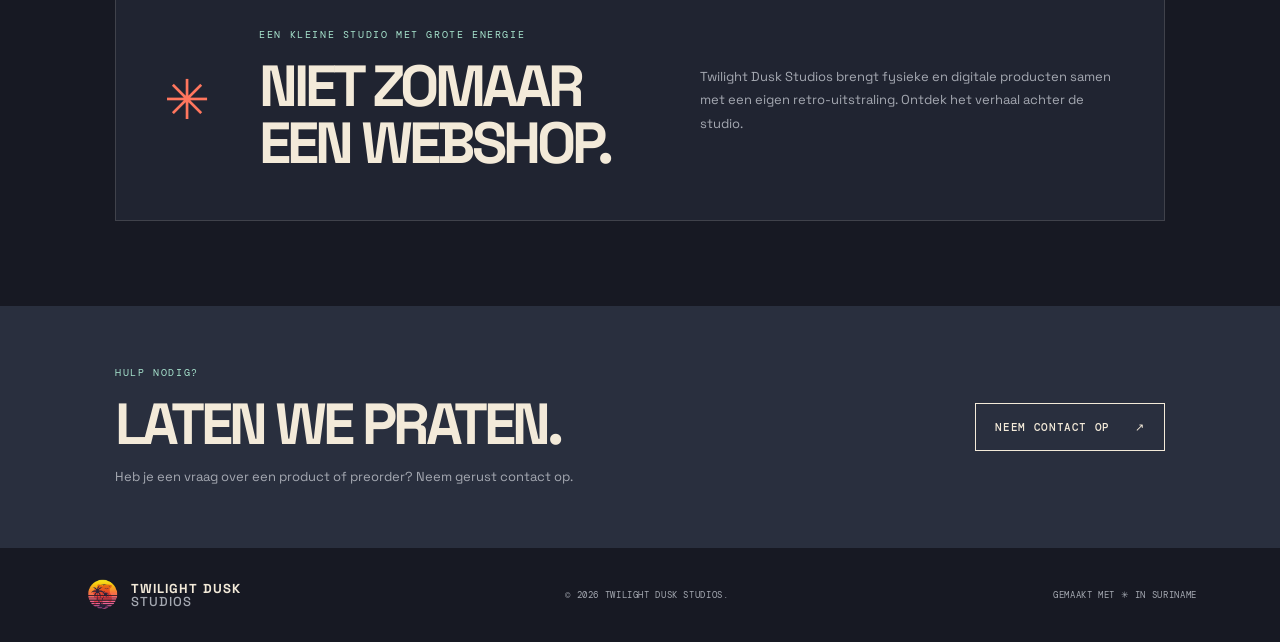
==== commit dea71aaf: "v 0.1" ====
--- a/index.html
+++ b/index.html
@@ -1,103 +1,104 @@
 <!doctype html>
-<html lang="en">
+<html lang="nl" data-language="nl">
 <head>
   <meta charset="utf-8">
   <meta name="viewport" content="width=device-width, initial-scale=1">
   <meta name="theme-color" content="#171923">
-  <meta name="description" content="A retro-inspired independent online store.">
-  <title>PIXEL MARKET — Independent Store</title>
+  <meta name="description" content="Twilight Dusk Studios — onafhankelijke retro-geïnspireerde webshop.">
+  <title>Twilight Dusk Studios — Webshop</title>
   <link rel="icon" type="image/png" href="store-logo.png">
   <link rel="stylesheet" href="styles.css">
 </head>
 <body>
-  <div class="announcement">✦ INDEPENDENT GOODS • MADE TO STAND OUT • PARAMARIBO, SURINAME ✦</div>
+  <div class="announcement" data-i18n="announcement">✦ TWILIGHT DUSK STUDIOS • ONAFHANKELIJK • PARAMARIBO, SURINAME ✦</div>
   <header class="site-header">
-    <a class="brand" href="index.html" aria-label="Pixel Market home"><img class="brand-logo" src="store-logo.png" alt=""><span>PIXEL<span class="brand-muted">MARKET</span></span></a>
-    <nav class="desktop-nav" aria-label="Main navigation">
-      <a href="index.html#shop">SHOP</a><a href="about.html">ABOUT</a><a href="index.html#contact">CONTACT</a>
+    <a class="brand" href="index.html" aria-label="Twilight Dusk Studios home"><img class="brand-logo" src="store-logo.png" alt="Twilight Dusk Studios logo"><span class="brand-name">TWILIGHT DUSK<br><span class="brand-muted">STUDIOS</span></span></a>
+    <nav class="desktop-nav" aria-label="Hoofdnavigatie">
+      <a href="#shop" data-i18n="navShop">SHOP</a><a href="about.html" data-i18n="navAbout">OVER MIJ</a><a href="#contact" data-i18n="navContact">CONTACT</a>
     </nav>
     <div class="header-actions">
-      <button class="icon-button" id="themeToggle" aria-label="Toggle light and dark theme" title="Toggle theme">☼</button>
-      <button class="cart-button" id="openCart">BAG <span id="cartCount">0</span></button>
+      <div class="language-switch" aria-label="Taal kiezen"><button type="button" class="language-button active" data-lang="nl">NL</button><button type="button" class="language-button" data-lang="en">EN</button></div>
+      <button class="icon-button" id="themeToggle" aria-label="Wissel licht en donker thema" title="Wissel thema">☼</button>
+      <button class="cart-button" id="openCart"><span data-i18n="bag">WINKELTAS</span> <span id="cartCount">0</span></button>
     </div>
   </header>
 
   <main>
     <section class="hero">
       <div class="hero-copy">
-        <p class="eyebrow"><span class="live-dot"></span> THE GOOD STUFF IS HERE</p>
-        <h1>GOOD FINDS.<br><span>GOOD VIBES.</span></h1>
-        <p class="hero-description">A little corner of the internet for things worth keeping. Discover the latest drops from our independent store.</p>
-        <a class="primary-button" href="#shop">EXPLORE THE STORE <span>↘</span></a>
-        <div class="hero-meta"><span>EST. 2026</span><span>✳</span><span>BUILT IN SURINAME</span></div>
+        <p class="eyebrow"><span class="live-dot"></span><span data-i18n="eyebrow">GOEDE VONDSTEN, GOEDE SFEER</span></p>
+        <h1 data-i18n="heroTitle">GOEDE VONDSTEN.<br><span>GOEDE VIBES.</span></h1>
+        <p class="hero-description" data-i18n="heroDescription">Een eigenzinnige plek op het internet voor bijzondere items. Ontdek de nieuwste releases van Twilight Dusk Studios.</p>
+        <a class="primary-button" href="#shop"><span data-i18n="explore">ONTDEK DE WEBSHOP</span> <span>↘</span></a>
+        <div class="hero-meta"><span>EST. 2026</span><span>✳</span><span>SURINAME</span></div>
       </div>
-      <div class="hero-art" aria-label="Decorative retro graphic">
+      <div class="hero-art" aria-label="Retro decoratieve afbeelding">
         <div class="sun"></div><div class="orbit orbit-one"></div><div class="orbit orbit-two"></div>
-        <div class="hero-sticker">NEW<br>DROP<br><b>/// 026</b></div>
-        <div class="hero-art-caption">OBJECTS<br>WITH CHARACTER<span>✳</span></div>
+        <div class="hero-sticker" data-i18n="newDrop">NIEUWE<br>DROP<br><b>/// 026</b></div>
+        <div class="hero-art-caption" data-i18n="artCaption">OBJECTEN<br>MET KARAKTER<span>✳</span></div>
       </div>
     </section>
 
-    <section class="ticker" aria-label="Store highlights"><div>FRESH FINDS <b>✳</b> EASY CHECKOUT <b>✳</b> LOCAL LOVE <b>✳</b> FRESH FINDS <b>✳</b> EASY CHECKOUT <b>✳</b> LOCAL LOVE <b>✳</b></div></section>
+    <section class="ticker" aria-label="Webshop kenmerken"><div data-i18n="ticker">NIEUWE VONDSTEN <b>✳</b> EENVOUDIG BESTELLEN <b>✳</b> LOKALE LIEFDE <b>✳</b> NIEUWE VONDSTEN <b>✳</b> EENVOUDIG BESTELLEN <b>✳</b> LOKALE LIEFDE <b>✳</b></div></section>
 
     <section class="shop-section" id="shop">
       <div class="section-heading">
-        <div><p class="eyebrow">THE COLLECTION / 001</p><h2>THE LATEST <span>DROP.</span></h2></div>
-        <label class="search-box"><span>⌕</span><input id="searchInput" type="search" placeholder="Find something..." aria-label="Search products"></label>
+        <div><p class="eyebrow" data-i18n="collection">DE COLLECTIE / 001</p><h2 data-i18n="latest">DE NIEUWSTE <span>DROP.</span></h2></div>
+        <label class="search-box"><span>⌕</span><input id="searchInput" type="search" placeholder="Zoek iets..." aria-label="Zoek producten" data-i18n-placeholder="searchPlaceholder"></label>
       </div>
       <div class="category-row" id="categories">
-        <button class="category active" data-category="All">ALL ITEMS</button>
-        <button class="category" data-category="Apparel">APPAREL</button>
-        <button class="category" data-category="Accessories">ACCESSORIES</button>
-        <button class="category" data-category="Lifestyle">LIFESTYLE</button>
+        <button class="category active" data-category="All" data-i18n="catAll">ALLES</button>
+        <button class="category" data-category="Apparel" data-i18n="catApparel">KLEDING</button>
+        <button class="category" data-category="Accessories" data-i18n="catAccessories">ACCESSOIRES</button>
+        <button class="category" data-category="Digital" data-i18n="catDigital">DIGITAAL</button>
       </div>
       <div class="product-grid" id="productGrid" aria-live="polite"></div>
     </section>
 
-    <section class="about-strip" id="about">
-      <div class="about-symbol">✳</div><div><p class="eyebrow">A SMALL STORE WITH BIG ENERGY</p><h2>NOT JUST ANOTHER<br>ONLINE STORE.</h2></div>
-      <p>We're building a place for interesting finds, thoughtful details and good local energy. Replace this text with your own store story.</p>
+    <section class="about-strip">
+      <div class="about-symbol">✳</div><div><p class="eyebrow" data-i18n="aboutEyebrow">EEN KLEINE STUDIO MET GROTE ENERGIE</p><h2 data-i18n="aboutTitle">NIET ZOMAAR<br>EEN WEBSHOP.</h2></div>
+      <p data-i18n="aboutBlurb">Twilight Dusk Studios brengt fysieke en digitale producten samen met een eigen retro-uitstraling. Ontdek het verhaal achter de studio.</p>
     </section>
 
     <section class="contact-strip" id="contact">
-      <div><p class="eyebrow">NEED A HAND?</p><h2>LET'S TALK.</h2><p>Questions about an item or an order? Get in touch and we'll help you out.</p></div>
-      <a class="outline-button" id="contactLink" href="#">CONTACT THE STORE ↗</a>
+      <div><p class="eyebrow" data-i18n="needHelp">HULP NODIG?</p><h2 data-i18n="letsTalk">LATEN WE PRATEN.</h2><p data-i18n="contactBlurb">Heb je een vraag over een product of preorder? Neem gerust contact op.</p></div>
+      <a class="outline-button" id="contactLink" href="#"><span data-i18n="contactStore">NEEM CONTACT OP</span> ↗</a>
     </section>
   </main>
 
-  <footer><a class="brand footer-brand" href="index.html"><img class="brand-logo" src="store-logo.png" alt=""><span>PIXEL<span class="brand-muted">MARKET</span></span></a><span>© <span id="year"></span> PIXEL MARKET. ALL RIGHTS RESERVED.</span><span>MADE WITH ✳ IN SURINAME</span></footer>
+  <footer><a class="brand footer-brand" href="index.html"><img class="brand-logo" src="store-logo.png" alt=""><span class="brand-name">TWILIGHT DUSK<br><span class="brand-muted">STUDIOS</span></span></a><span>© <span id="year"></span> TWILIGHT DUSK STUDIOS.</span><span data-i18n="madeIn">GEMAAKT MET ✳ IN SURINAME</span></footer>
 
   <div class="drawer-backdrop" id="drawerBackdrop"></div>
-  <aside class="cart-drawer" id="cartDrawer" aria-label="Shopping cart" aria-hidden="true">
-    <div class="drawer-head"><div><p class="eyebrow">YOUR SELECTION</p><h2>YOUR BAG <span id="drawerCount">(0)</span></h2></div><button class="close-button" id="closeCart" aria-label="Close cart">×</button></div>
-    <div class="cart-items" id="cartItems"><p class="empty-cart">Your bag is waiting for something good.</p></div>
+  <aside class="cart-drawer" id="cartDrawer" aria-label="Winkelmand" aria-hidden="true">
+    <div class="drawer-head"><div><p class="eyebrow" data-i18n="yourSelection">JOUW SELECTIE</p><h2><span data-i18n="yourBag">JOUW WINKELTAS</span> <span id="drawerCount">(0)</span></h2></div><button class="close-button" id="closeCart" aria-label="Sluiten">×</button></div>
+    <div class="cart-items" id="cartItems"><p class="empty-cart" data-i18n="emptyCart">Je winkelmand wacht op iets leuks.</p></div>
     <div class="cart-footer">
-      <div class="subtotal"><span>SUBTOTAL</span><strong id="cartSubtotal">SRD 0.00</strong></div>
-      <p class="fine-print">Delivery fees, if applicable, will be confirmed with you before payment.</p>
-      <button class="primary-button checkout-button" id="checkoutButton">CONTINUE TO CHECKOUT <span>↗</span></button>
+      <div class="subtotal"><span data-i18n="subtotal">SUBTOTAAL</span><strong id="cartSubtotal">SRD 0.00</strong></div>
+      <p class="fine-print" data-i18n="deliveryNote">Eventuele bezorgkosten worden vóór betaling met je bevestigd.</p>
+      <button class="primary-button checkout-button" id="checkoutButton"><span data-i18n="continueCheckout">DOORGAAN NAAR AFREKENEN</span> <span>↗</span></button>
     </div>
   </aside>
 
   <dialog id="checkoutDialog" class="checkout-dialog">
-    <form method="dialog" class="dialog-top"><div><p class="eyebrow">ALMOST THERE</p><h2>CHECKOUT.</h2></div><button class="close-button" aria-label="Close checkout">×</button></form>
+    <form method="dialog" class="dialog-top"><div><p class="eyebrow" data-i18n="almostThere">BIJNA KLAAR</p><h2 data-i18n="checkout">AFREKENEN.</h2></div><button class="close-button" aria-label="Sluiten">×</button></form>
     <form id="checkoutForm" class="checkout-form">
-      <label>FULL NAME<input name="name" required autocomplete="name" placeholder="Your name"></label>
-      <label>PHONE / WHATSAPP<input name="phone" required autocomplete="tel" placeholder="+597 ..."></label>
-      <label>EMAIL <span class="optional">(OPTIONAL)</span><input name="email" type="email" autocomplete="email" placeholder="you@example.com"></label>
-      <label>DELIVERY / DIGITAL DELIVERY DETAILS<textarea name="notes" rows="2" placeholder="Delivery address, pickup details or email for digital delivery"></textarea></label>
+      <label><span data-i18n="fullName">VOLLEDIGE NAAM</span><input name="name" required autocomplete="name" placeholder="Je naam"></label>
+      <label><span data-i18n="phone">TELEFOON / WHATSAPP</span><input name="phone" required autocomplete="tel" placeholder="+597 ..."></label>
+      <label><span data-i18n="email">E-MAIL</span> <span class="optional" data-i18n="optional">(OPTIONEEL)</span><input name="email" type="email" autocomplete="email" placeholder="jij@example.com"></label>
+      <label><span data-i18n="deliveryDetails">BEZORGING / DIGITALE LEVERING</span><textarea name="notes" rows="2" placeholder="Adres, ophaalgegevens of e-mailadres voor digitale levering" data-i18n-placeholder="deliveryPlaceholder"></textarea></label>
       <section class="bank-instructions">
-        <p class="eyebrow">PAYMENT / BANK TRANSFER ONLY</p>
-        <p id="bankInstructionsText">Bank transfer details will appear here.</p>
-        <p class="fine-print">Transfer the exact order total. Your preorder is not confirmed until the transfer has been checked by the store.</p>
+        <p class="eyebrow" data-i18n="bankTransfer">BETALING / BANKOVERSCHRIJVING</p>
+        <p id="bankInstructionsText">Bankgegevens worden hier getoond.</p>
+        <p class="fine-print" data-i18n="bankNote">Maak het exacte orderbedrag over. Je preorder is pas bevestigd nadat de betaling is gecontroleerd.</p>
       </section>
-      <label class="upload-label">UPLOAD PROOF OF TRANSFER <span class="optional">REQUIRED · JPG, PNG OR PDF</span>
+      <label class="upload-label"><span data-i18n="uploadProof">BEWIJS VAN OVERBOEKING UPLOADEN</span> <span class="optional" data-i18n="fileRequired">VERPLICHT · JPG, PNG OF PDF</span>
         <input id="paymentProof" name="paymentProof" type="file" accept="image/jpeg,image/png,application/pdf" required>
-        <span class="upload-help">Choose a clear screenshot, photo or PDF receipt. Maximum file size: 8 MB.</span>
+        <span class="upload-help" data-i18n="uploadHelp">Kies een duidelijke screenshot, foto of PDF-bon. Maximaal 8 MB.</span>
       </label>
-      <p class="file-status" id="fileStatus" aria-live="polite">No proof selected yet.</p>
-      <div class="checkout-total"><span>PREORDER TOTAL</span><strong id="checkoutTotal">SRD 0.00</strong></div>
-      <button class="primary-button checkout-button" type="submit">CONTINUE TO WHATSAPP <span>↗</span></button>
-      <p class="fine-print">After WhatsApp opens, attach the proof file to the chat and send the message. Selecting a file here does not upload it to the store or attach it automatically to WhatsApp.</p>
+      <p class="file-status" id="fileStatus" aria-live="polite" data-i18n="noFile">Nog geen bewijs geselecteerd.</p>
+      <div class="checkout-total"><span data-i18n="orderTotal">TOTAAL PREORDER</span><strong id="checkoutTotal">SRD 0.00</strong></div>
+      <button class="primary-button checkout-button" type="submit"><span data-i18n="continueWhatsapp">VERDER NAAR WHATSAPP</span> <span>↗</span></button>
+      <p class="fine-print" data-i18n="whatsappAttach">Nadat WhatsApp opent, voeg je het bewijsbestand handmatig toe aan het gesprek en verstuur je het bericht. Het bestand wordt niet automatisch geüpload of bijgevoegd.</p>
       <p class="form-error" id="formError" role="alert"></p>
     </form>
   </dialog>
--- a/styles.css
+++ b/styles.css
@@ -199,3 +199,21 @@
   .about-note { margin: 0 6% 60px; padding: 26px; grid-template-columns: 1fr; gap: 12px; }
   .about-note > span { font-size: 38px; }
 }
+
+/* Twilight Dusk Studios brand and bilingual controls */
+.brand-logo { width: 48px; height: 48px; object-fit: contain; flex: 0 0 auto; }
+.brand-name { font-size: 13px; line-height: 1.05; letter-spacing: .08em; }
+.footer-brand .brand-logo { width: 38px; height: 38px; }
+.language-switch { display: inline-flex; border: 1px solid var(--line); padding: 3px; gap: 2px; }
+.language-button { border: 0; background: transparent; color: var(--muted); padding: 6px 8px; cursor: pointer; font: 10px 'DM Mono',monospace; }
+.language-button.active { background: var(--accent); color: #171923; }
+.bank-account { display:flex; justify-content:space-between; align-items:center; gap:12px; padding:8px 0; border-bottom:1px solid var(--line); font-size:12px; }
+.bank-account span { font-family:'DM Mono',monospace; color:var(--accent); }
+.bank-beneficiary { padding-top:10px; font-size:12px; }
+@media(max-width:600px) {
+  .brand-logo { width:36px; height:36px; }
+  .brand-name { font-size:10px; }
+  .header-actions { gap:6px; }
+  .language-button { padding:6px; }
+  .cart-button { padding:9px 10px; font-size:9px; }
+}
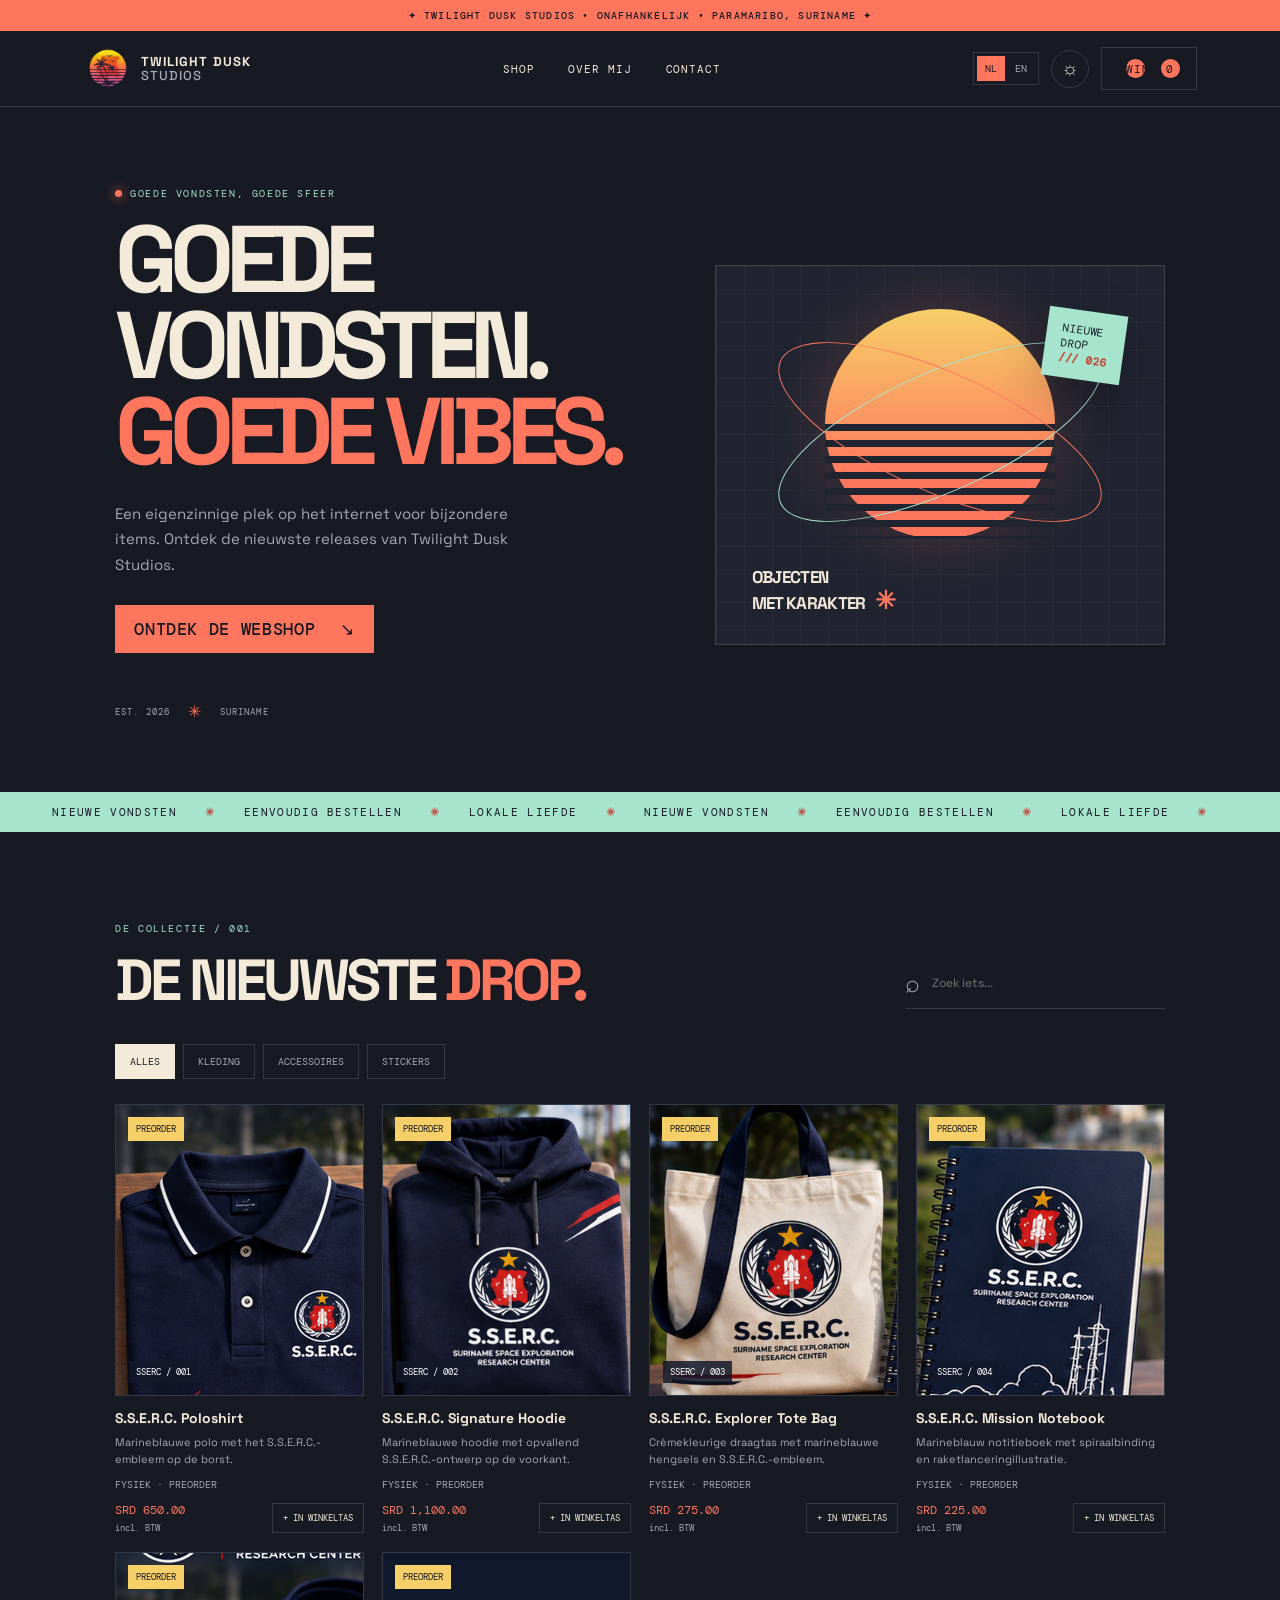
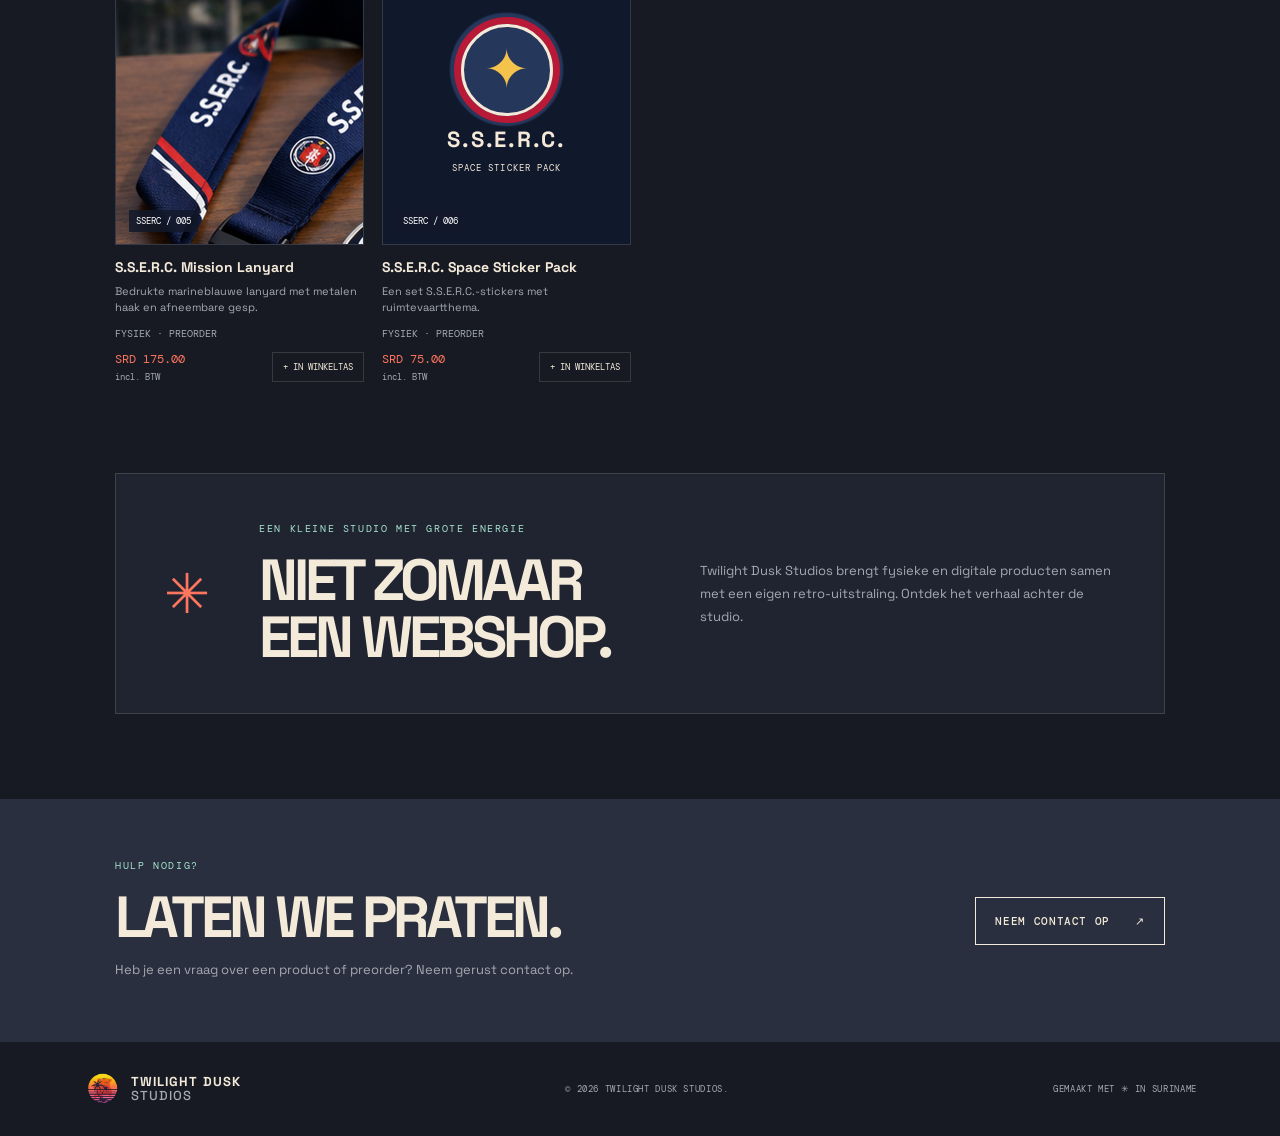
==== commit 385d20c6: "Add files via upload" ====
--- a/index.html
+++ b/index.html
@@ -50,7 +50,7 @@
         <button class="category active" data-category="All" data-i18n="catAll">ALLES</button>
         <button class="category" data-category="Apparel" data-i18n="catApparel">KLEDING</button>
         <button class="category" data-category="Accessories" data-i18n="catAccessories">ACCESSOIRES</button>
-        <button class="category" data-category="Digital" data-i18n="catDigital">DIGITAAL</button>
+        <button class="category" data-category="Stickers" data-i18n="catStickers">STICKERS</button>
       </div>
       <div class="product-grid" id="productGrid" aria-live="polite"></div>
     </section>
@@ -73,7 +73,8 @@
     <div class="drawer-head"><div><p class="eyebrow" data-i18n="yourSelection">JOUW SELECTIE</p><h2><span data-i18n="yourBag">JOUW WINKELTAS</span> <span id="drawerCount">(0)</span></h2></div><button class="close-button" id="closeCart" aria-label="Sluiten">×</button></div>
     <div class="cart-items" id="cartItems"><p class="empty-cart" data-i18n="emptyCart">Je winkelmand wacht op iets leuks.</p></div>
     <div class="cart-footer">
-      <div class="subtotal"><span data-i18n="subtotal">SUBTOTAAL</span><strong id="cartSubtotal">SRD 0.00</strong></div>
+      <div class="subtotal"><span data-i18n="subtotal">TOTAAL (INCL. BTW)</span><strong id="cartSubtotal">SRD 0.00</strong></div>
+      <div class="tax-line"><span data-i18n="vatIncluded">Waarvan 10% BTW</span><strong id="cartVat">SRD 0.00</strong></div>
       <p class="fine-print" data-i18n="deliveryNote">Eventuele bezorgkosten worden vóór betaling met je bevestigd.</p>
       <button class="primary-button checkout-button" id="checkoutButton"><span data-i18n="continueCheckout">DOORGAAN NAAR AFREKENEN</span> <span>↗</span></button>
     </div>
@@ -96,7 +97,8 @@
         <span class="upload-help" data-i18n="uploadHelp">Kies een duidelijke screenshot, foto of PDF-bon. Maximaal 8 MB.</span>
       </label>
       <p class="file-status" id="fileStatus" aria-live="polite" data-i18n="noFile">Nog geen bewijs geselecteerd.</p>
-      <div class="checkout-total"><span data-i18n="orderTotal">TOTAAL PREORDER</span><strong id="checkoutTotal">SRD 0.00</strong></div>
+      <div class="checkout-total"><span data-i18n="orderTotal">TOTAAL PREORDER (INCL. BTW)</span><strong id="checkoutTotal">SRD 0.00</strong></div>
+      <div class="tax-line"><span data-i18n="vatIncluded">Waarvan 10% BTW</span><strong id="checkoutVat">SRD 0.00</strong></div>
       <button class="primary-button checkout-button" type="submit"><span data-i18n="continueWhatsapp">VERDER NAAR WHATSAPP</span> <span>↗</span></button>
       <p class="fine-print" data-i18n="whatsappAttach">Nadat WhatsApp opent, voeg je het bewijsbestand handmatig toe aan het gesprek en verstuur je het bericht. Het bestand wordt niet automatisch geüpload of bijgevoegd.</p>
       <p class="form-error" id="formError" role="alert"></p>
--- a/styles.css
+++ b/styles.css
@@ -217,3 +217,51 @@
   .language-button { padding:6px; }
   .cart-button { padding:9px 10px; font-size:9px; }
 }
+
+
+/* Founder portrait — keeps the existing Twilight Dusk Studios visual identity */
+.about-photo-frame {
+  position: relative;
+  min-height: 360px;
+  overflow: hidden;
+  background: var(--panel);
+  border: 1px solid var(--line);
+}
+.about-portrait {
+  display: block;
+  width: 100%;
+  height: 100%;
+  min-height: 360px;
+  max-height: 540px;
+  object-fit: cover;
+  object-position: center 30%;
+}
+.about-photo-frame .photo-caption {
+  position: absolute;
+  left: 14px;
+  bottom: 14px;
+  padding: 9px 11px;
+  background: var(--accent);
+  color: #171923;
+  font: 10px 'DM Mono', monospace;
+  letter-spacing: .08em;
+}
+@media (max-width: 600px) {
+  .about-photo-frame, .about-portrait { min-height: 300px; }
+}
+
+
+/* S.S.E.R.C. merchandise catalogue */
+.product-art.product-photo { background: #111a2d; }
+.product-art.product-photo > img { width: 100%; height: 100%; object-fit: cover; display: block; }
+.product-art.product-photo .art-code { z-index: 1; padding: 5px 7px; background: rgba(18,25,42,.84); color: #fff; }
+.product-art.product-photo .product-tag { z-index: 2; }
+.sticker-placeholder { width: 100%; height: 100%; display: flex; flex-direction: column; justify-content: center; align-items: center; gap: 9px; color: #f5ead9; background: radial-gradient(circle at 50% 40%, #25375a 0 26%, #10182b 27% 100%); }
+.sticker-placeholder span { display: grid; place-items: center; width: 92px; height: 92px; border: 3px solid #f5ead9; border-radius: 50%; color: #f5c34c; font-size: 54px; box-shadow: 0 0 0 7px #b71936; }
+.sticker-placeholder b { font-size: 22px; letter-spacing: .08em; }
+.sticker-placeholder small { font: 9px 'DM Mono',monospace; letter-spacing: .12em; }
+.vat-included { display: block; color: var(--muted); font: 9px 'DM Mono',monospace; margin-top: 4px; }
+.tax-line { display: flex; justify-content: space-between; gap: 12px; color: var(--muted); font: 10px 'DM Mono',monospace; padding: 7px 0 12px; }
+.tax-line strong { color: var(--text); font-weight: 500; }
+
+.product-description { min-height: 34px; margin: 0 0 9px; color: var(--muted); font-size: 11px; line-height: 1.5; }
